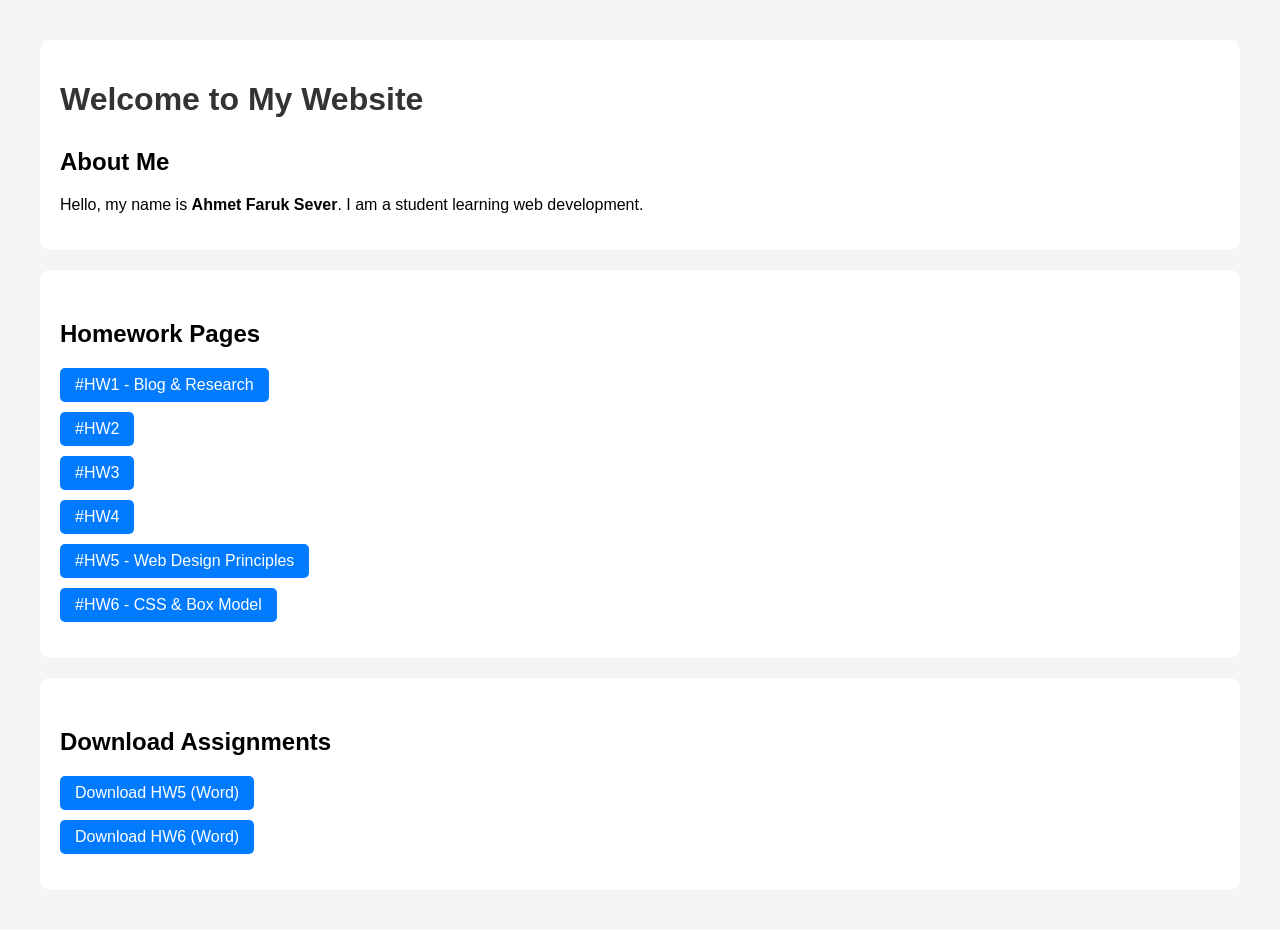
==== index.html @ 24f302ce "Update index.html" ====
<!DOCTYPE html>
<html>
<head>
    <meta charset="UTF-8">
    <title>Ahmet Faruk Sever - Personal Website</title>

    <style>
        body {
            font-family: Arial, sans-serif;
            margin: 40px;
            background-color: #f5f5f5;
        }

        h1 {
            color: #333;
        }

        h2 {
            margin-top: 30px;
        }

        ul {
            list-style-type: none;
            padding: 0;
        }

        li {
            margin: 10px 0;
        }

        a {
            text-decoration: none;
            color: white;
            background-color: #007BFF;
            padding: 8px 15px;
            border-radius: 5px;
            display: inline-block;
        }

        a:hover {
            background-color: #0056b3;
        }

        .section {
            background: white;
            padding: 20px;
            border-radius: 10px;
            margin-bottom: 20px;
        }
    </style>
</head>

<body>

    <div class="section">
        <h1>Welcome to My Website</h1>

        <h2>About Me</h2>
        <p>Hello, my name is <strong>Ahmet Faruk Sever</strong>. I am a student learning web development.</p>
    </div>

    <div class="section">
        <h2>Homework Pages</h2>
        <ul>
            <li><a href="hw1.html">#HW1 - Blog & Research</a></li>
            <li><a href="hw2.html">#HW2</a></li>
            <li><a href="hw3.html">#HW3</a></li>
            <li><a href="hw4.html">#HW4</a></li>
            <li><a href="hw5.html">#HW5 - Web Design Principles</a></li>
            <li><a href="hw6.html">#HW6 - CSS & Box Model</a></li>
        </ul>
    </div>

    <div class="section">
        <h2>Download Assignments</h2>
        <ul>
            <li><a href="hw5.docx" download>Download HW5 (Word)</a></li>
            <li><a href="hw6.docx" download>Download HW6 (Word)</a></li>
        </ul>
    </div>

</body>
</html>
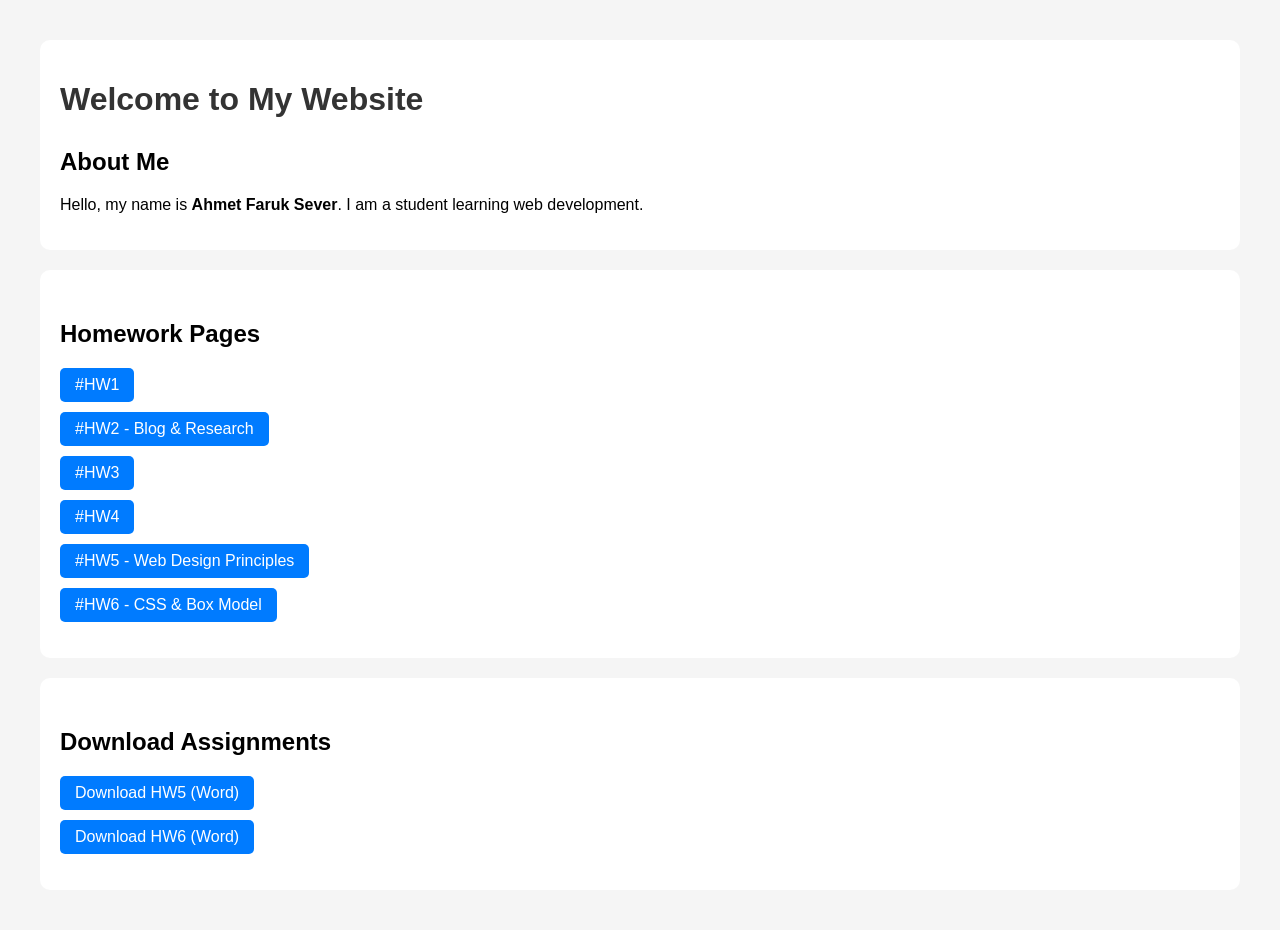
==== commit 0ead3b38: "Update index.html" ====
--- a/index.html
+++ b/index.html
@@ -62,8 +62,8 @@
     <div class="section">
         <h2>Homework Pages</h2>
         <ul>
-            <li><a href="hw1.html">#HW1 - Blog & Research</a></li>
-            <li><a href="hw2.html">#HW2</a></li>
+            <li><a href="hw1.html">#HW1</a></li>
+            <li><a href="hw2.html">#HW2 - Blog & Research</a></li>
             <li><a href="hw3.html">#HW3</a></li>
             <li><a href="hw4.html">#HW4</a></li>
             <li><a href="hw5.html">#HW5 - Web Design Principles</a></li>
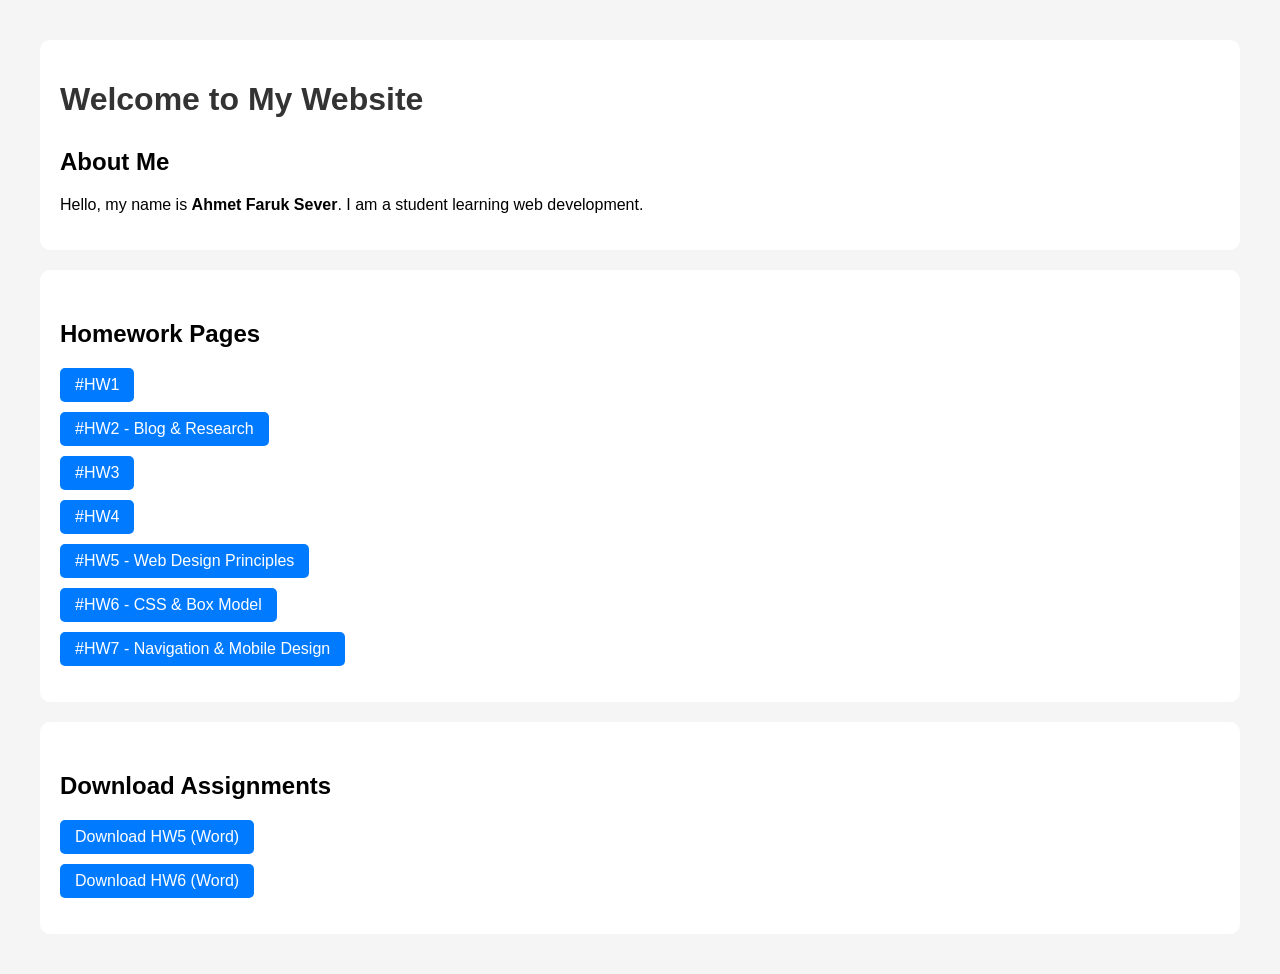
==== commit f5801319: "Update index.html" ====
--- a/index.html
+++ b/index.html
@@ -68,6 +68,7 @@
             <li><a href="hw4.html">#HW4</a></li>
             <li><a href="hw5.html">#HW5 - Web Design Principles</a></li>
             <li><a href="hw6.html">#HW6 - CSS & Box Model</a></li>
+            <li><a href="hw6.html">#HW7 - Navigation & Mobile Design</a></li>
         </ul>
     </div>
 
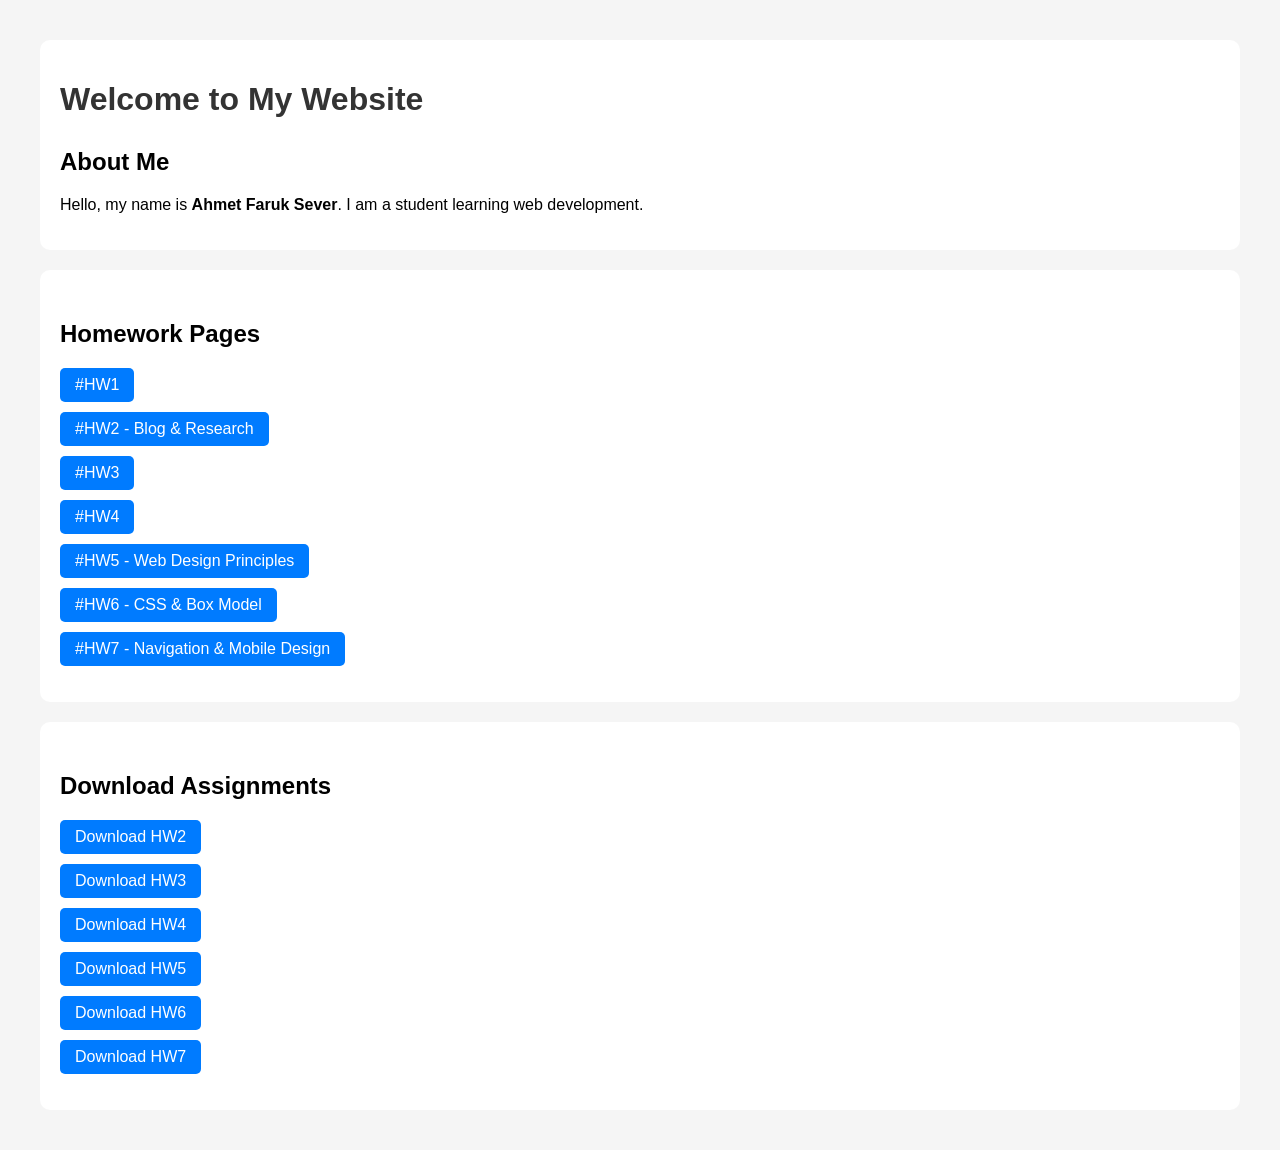
==== commit b86b21c9: "Update index.html" ====
--- a/index.html
+++ b/index.html
@@ -68,15 +68,19 @@
             <li><a href="hw4.html">#HW4</a></li>
             <li><a href="hw5.html">#HW5 - Web Design Principles</a></li>
             <li><a href="hw6.html">#HW6 - CSS & Box Model</a></li>
-            <li><a href="hw6.html">#HW7 - Navigation & Mobile Design</a></li>
+            <li><a href="hw7.html">#HW7 - Navigation & Mobile Design</a></li>
         </ul>
     </div>
 
     <div class="section">
         <h2>Download Assignments</h2>
         <ul>
-            <li><a href="hw5.docx" download>Download HW5 (Word)</a></li>
-            <li><a href="hw6.docx" download>Download HW6 (Word)</a></li>
+            <li><a href="hw2.docx" download>Download HW2</a></li>
+    <li><a href="hw3.docx" download>Download HW3</a></li>
+    <li><a href="hw4.docx" download>Download HW4</a></li>
+    <li><a href="hw5.docx" download>Download HW5</a></li>
+    <li><a href="hw6.docx" download>Download HW6</a></li>
+    <li><a href="hw7.docx" download>Download HW7</a></li>
         </ul>
     </div>
 
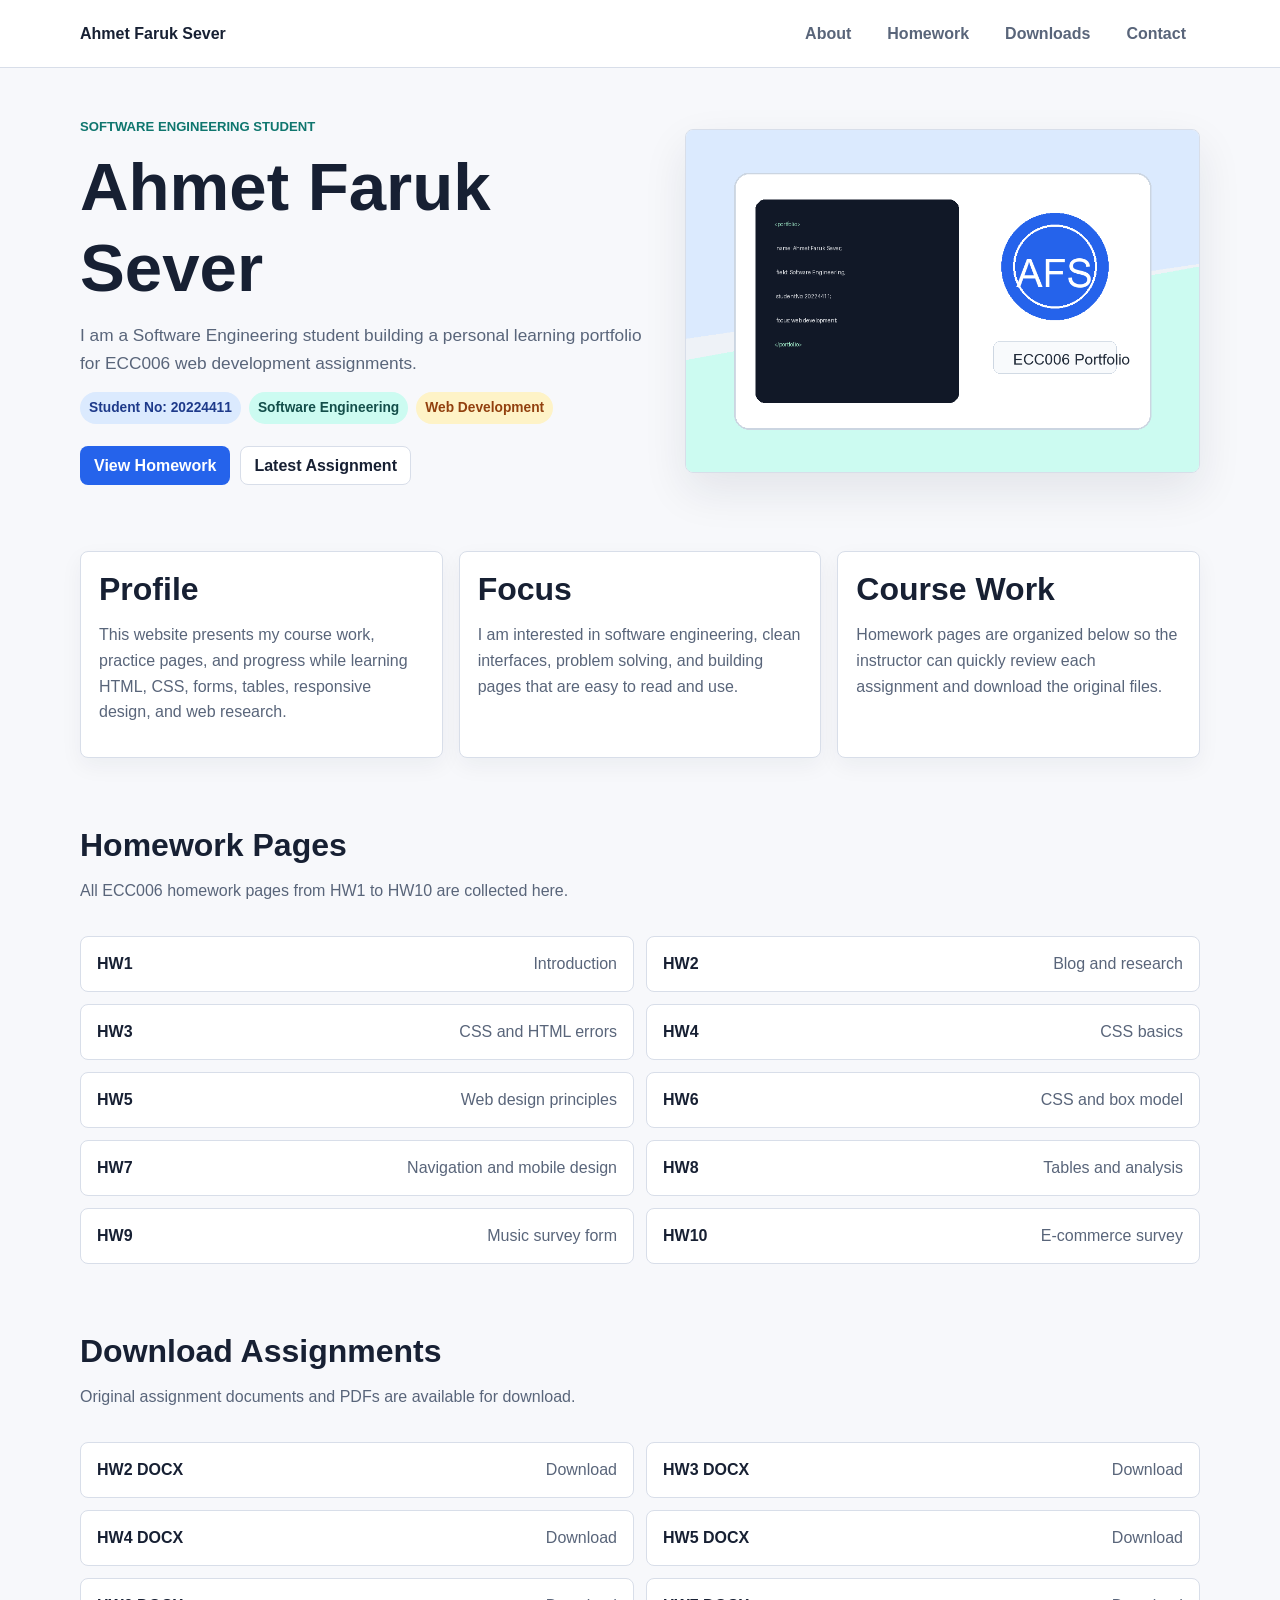
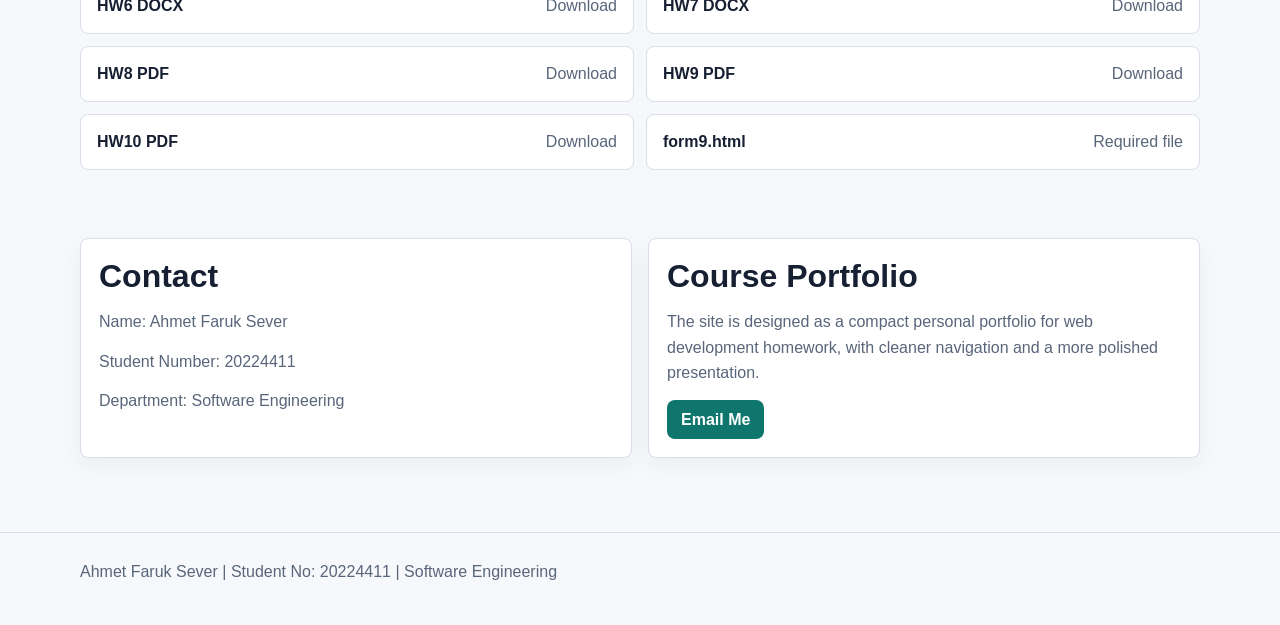
==== commit 2a0a8d2c: "Update personal website and add HW8-HW10" ====
--- a/index.html
+++ b/index.html
@@ -1,88 +1,125 @@
 <!DOCTYPE html>
-<html>
+<html lang="en">
 <head>
     <meta charset="UTF-8">
+    <meta name="viewport" content="width=device-width, initial-scale=1.0">
     <title>Ahmet Faruk Sever - Personal Website</title>
+    <link rel="stylesheet" href="styles.css">
+</head>
+<body>
+    <header class="site-header">
+        <nav class="nav">
+            <a class="brand" href="index.html">Ahmet Faruk Sever</a>
+            <div class="nav-links">
+                <a href="#about">About</a>
+                <a href="#homeworks">Homework</a>
+                <a href="#downloads">Downloads</a>
+                <a href="#contact">Contact</a>
+            </div>
+        </nav>
+    </header>
 
-    <style>
-        body {
-            font-family: Arial, sans-serif;
-            margin: 40px;
-            background-color: #f5f5f5;
-        }
+    <main class="page">
+        <section class="hero" id="about">
+            <div>
+                <p class="eyebrow">Software Engineering Student</p>
+                <h1>Ahmet Faruk Sever</h1>
+                <p class="lead">I am a Software Engineering student building a personal learning portfolio for ECC006 web development assignments.</p>
+                <div class="tag-row">
+                    <span class="tag">Student No: 20224411</span>
+                    <span class="tag teal">Software Engineering</span>
+                    <span class="tag amber">Web Development</span>
+                </div>
+                <div class="hero-actions">
+                    <a class="button" href="#homeworks">View Homework</a>
+                    <a class="button secondary" href="hw10.html">Latest Assignment</a>
+                </div>
+            </div>
+            <img class="hero-visual" src="assets/profile-visual.png" alt="Personal portfolio visual for Ahmet Faruk Sever">
+        </section>
 
-        h1 {
-            color: #333;
-        }
+        <section class="section">
+            <div class="grid">
+                <article class="card">
+                    <h2>Profile</h2>
+                    <p>This website presents my course work, practice pages, and progress while learning HTML, CSS, forms, tables, responsive design, and web research.</p>
+                </article>
+                <article class="card">
+                    <h2>Focus</h2>
+                    <p>I am interested in software engineering, clean interfaces, problem solving, and building pages that are easy to read and use.</p>
+                </article>
+                <article class="card">
+                    <h2>Course Work</h2>
+                    <p>Homework pages are organized below so the instructor can quickly review each assignment and download the original files.</p>
+                </article>
+            </div>
+        </section>
 
-        h2 {
-            margin-top: 30px;
-        }
+        <section class="section" id="homeworks">
+            <div class="section-heading">
+                <div>
+                    <h2>Homework Pages</h2>
+                    <p>All ECC006 homework pages from HW1 to HW10 are collected here.</p>
+                </div>
+            </div>
 
-        ul {
-            list-style-type: none;
-            padding: 0;
-        }
+            <ul class="assignment-list">
+                <li><a href="hw1.html">HW1 <span>Introduction</span></a></li>
+                <li><a href="hw2.html">HW2 <span>Blog and research</span></a></li>
+                <li><a href="hw3.html">HW3 <span>CSS and HTML errors</span></a></li>
+                <li><a href="hw4.html">HW4 <span>CSS basics</span></a></li>
+                <li><a href="hw5.html">HW5 <span>Web design principles</span></a></li>
+                <li><a href="hw6.html">HW6 <span>CSS and box model</span></a></li>
+                <li><a href="hw7.html">HW7 <span>Navigation and mobile design</span></a></li>
+                <li><a href="hw8.html">HW8 <span>Tables and analysis</span></a></li>
+                <li><a href="hw9.html">HW9 <span>Music survey form</span></a></li>
+                <li><a href="hw10.html">HW10 <span>E-commerce survey</span></a></li>
+            </ul>
+        </section>
 
-        li {
-            margin: 10px 0;
-        }
+        <section class="section" id="downloads">
+            <div class="section-heading">
+                <div>
+                    <h2>Download Assignments</h2>
+                    <p>Original assignment documents and PDFs are available for download.</p>
+                </div>
+            </div>
 
-        a {
-            text-decoration: none;
-            color: white;
-            background-color: #007BFF;
-            padding: 8px 15px;
-            border-radius: 5px;
-            display: inline-block;
-        }
+            <ul class="assignment-list">
+                <li><a href="hw2.docx" download>HW2 DOCX <span>Download</span></a></li>
+                <li><a href="hw3.docx" download>HW3 DOCX <span>Download</span></a></li>
+                <li><a href="hw4.docx" download>HW4 DOCX <span>Download</span></a></li>
+                <li><a href="hw5.docx" download>HW5 DOCX <span>Download</span></a></li>
+                <li><a href="hw6.docx" download>HW6 DOCX <span>Download</span></a></li>
+                <li><a href="hw7.docx" download>HW7 DOCX <span>Download</span></a></li>
+                <li><a href="hw8.pdf" download>HW8 PDF <span>Download</span></a></li>
+                <li><a href="hw9.pdf" download>HW9 PDF <span>Download</span></a></li>
+                <li><a href="hw10.pdf" download>HW10 PDF <span>Download</span></a></li>
+                <li><a href="form9.html">form9.html <span>Required file</span></a></li>
+            </ul>
+        </section>
 
-        a:hover {
-            background-color: #0056b3;
-        }
+        <section class="section" id="contact">
+            <div class="grid two">
+                <article class="card">
+                    <h2>Contact</h2>
+                    <p>Name: Ahmet Faruk Sever</p>
+                    <p>Student Number: 20224411</p>
+                    <p>Department: Software Engineering</p>
+                </article>
+                <article class="card">
+                    <h2>Course Portfolio</h2>
+                    <p>The site is designed as a compact personal portfolio for web development homework, with cleaner navigation and a more polished presentation.</p>
+                    <a class="button teal" href="mailto:ahmet.faruk.sever@example.com">Email Me</a>
+                </article>
+            </div>
+        </section>
+    </main>
 
-        .section {
-            background: white;
-            padding: 20px;
-            border-radius: 10px;
-            margin-bottom: 20px;
-        }
-    </style>
-</head>
-
-<body>
-
-    <div class="section">
-        <h1>Welcome to My Website</h1>
-
-        <h2>About Me</h2>
-        <p>Hello, my name is <strong>Ahmet Faruk Sever</strong>. I am a student learning web development.</p>
-    </div>
-
-    <div class="section">
-        <h2>Homework Pages</h2>
-        <ul>
-            <li><a href="hw1.html">#HW1</a></li>
-            <li><a href="hw2.html">#HW2 - Blog & Research</a></li>
-            <li><a href="hw3.html">#HW3</a></li>
-            <li><a href="hw4.html">#HW4</a></li>
-            <li><a href="hw5.html">#HW5 - Web Design Principles</a></li>
-            <li><a href="hw6.html">#HW6 - CSS & Box Model</a></li>
-            <li><a href="hw7.html">#HW7 - Navigation & Mobile Design</a></li>
-        </ul>
-    </div>
-
-    <div class="section">
-        <h2>Download Assignments</h2>
-        <ul>
-            <li><a href="hw2.docx" download>Download HW2</a></li>
-    <li><a href="hw3.docx" download>Download HW3</a></li>
-    <li><a href="hw4.docx" download>Download HW4</a></li>
-    <li><a href="hw5.docx" download>Download HW5</a></li>
-    <li><a href="hw6.docx" download>Download HW6</a></li>
-    <li><a href="hw7.docx" download>Download HW7</a></li>
-        </ul>
-    </div>
-
+    <footer class="footer">
+        <div class="page">
+            <p>Ahmet Faruk Sever | Student No: 20224411 | Software Engineering</p>
+        </div>
+    </footer>
 </body>
 </html>
--- a/styles.css
+++ b/styles.css
@@ -0,0 +1,458 @@
+* {
+    box-sizing: border-box;
+}
+
+:root {
+    --bg: #f7f8fb;
+    --surface: #ffffff;
+    --ink: #172033;
+    --muted: #59657a;
+    --line: #d8dee9;
+    --blue: #2563eb;
+    --teal: #0f766e;
+    --amber: #f59e0b;
+    --rose: #be123c;
+    --soft-blue: #dbeafe;
+    --soft-teal: #ccfbf1;
+    --shadow: 0 18px 45px rgba(23, 32, 51, 0.09);
+}
+
+html {
+    scroll-behavior: smooth;
+}
+
+body {
+    margin: 0;
+    color: var(--ink);
+    background: var(--bg);
+    font-family: Arial, Helvetica, sans-serif;
+    line-height: 1.6;
+}
+
+a {
+    color: var(--blue);
+}
+
+a:hover {
+    color: var(--teal);
+}
+
+img {
+    max-width: 100%;
+}
+
+.site-header {
+    background: var(--surface);
+    border-bottom: 1px solid var(--line);
+    position: sticky;
+    top: 0;
+    z-index: 10;
+}
+
+.nav {
+    width: min(1120px, calc(100% - 32px));
+    margin: 0 auto;
+    display: flex;
+    align-items: center;
+    justify-content: space-between;
+    gap: 16px;
+    padding: 14px 0;
+}
+
+.brand {
+    color: var(--ink);
+    font-weight: 700;
+    text-decoration: none;
+}
+
+.nav-links {
+    display: flex;
+    align-items: center;
+    gap: 8px;
+    flex-wrap: wrap;
+}
+
+.nav-links a,
+.button {
+    border: 1px solid transparent;
+    border-radius: 8px;
+    padding: 9px 13px;
+    font-weight: 700;
+    text-decoration: none;
+    line-height: 1.2;
+}
+
+.nav-links a {
+    color: var(--muted);
+}
+
+.nav-links a:hover {
+    background: #eef2f7;
+    color: var(--ink);
+}
+
+.button {
+    display: inline-flex;
+    align-items: center;
+    justify-content: center;
+    color: #ffffff;
+    background: var(--blue);
+}
+
+.button.secondary {
+    color: var(--ink);
+    background: #ffffff;
+    border-color: var(--line);
+}
+
+.button.teal {
+    background: var(--teal);
+}
+
+.page {
+    width: min(1120px, calc(100% - 32px));
+    margin: 0 auto;
+}
+
+.hero {
+    display: grid;
+    grid-template-columns: minmax(0, 1.05fr) minmax(300px, 0.95fr);
+    align-items: center;
+    gap: 36px;
+    padding: 48px 0 32px;
+}
+
+.eyebrow {
+    margin: 0 0 10px;
+    color: var(--teal);
+    font-weight: 700;
+    letter-spacing: 0;
+    text-transform: uppercase;
+    font-size: 0.82rem;
+}
+
+h1,
+h2,
+h3 {
+    line-height: 1.2;
+    margin: 0 0 14px;
+}
+
+h1 {
+    font-size: 4.2rem;
+}
+
+h2 {
+    font-size: 2rem;
+}
+
+h3 {
+    font-size: 1.1rem;
+}
+
+p {
+    margin: 0 0 14px;
+}
+
+.lead {
+    color: var(--muted);
+    font-size: 1.08rem;
+    max-width: 62ch;
+}
+
+.hero-actions {
+    display: flex;
+    flex-wrap: wrap;
+    gap: 10px;
+    margin-top: 22px;
+}
+
+.hero-visual {
+    border-radius: 8px;
+    box-shadow: var(--shadow);
+    border: 1px solid var(--line);
+}
+
+.section {
+    padding: 34px 0;
+}
+
+.section-heading {
+    display: flex;
+    align-items: end;
+    justify-content: space-between;
+    gap: 16px;
+    margin-bottom: 18px;
+}
+
+.section-heading p {
+    color: var(--muted);
+    max-width: 58ch;
+}
+
+.grid {
+    display: grid;
+    grid-template-columns: repeat(3, minmax(0, 1fr));
+    gap: 16px;
+}
+
+.grid.two {
+    grid-template-columns: repeat(2, minmax(0, 1fr));
+}
+
+.card {
+    background: var(--surface);
+    border: 1px solid var(--line);
+    border-radius: 8px;
+    padding: 18px;
+    box-shadow: 0 8px 22px rgba(23, 32, 51, 0.05);
+}
+
+.card p {
+    color: var(--muted);
+}
+
+.tag-row {
+    display: flex;
+    flex-wrap: wrap;
+    gap: 8px;
+    margin-top: 12px;
+}
+
+.tag {
+    border-radius: 999px;
+    padding: 5px 9px;
+    background: var(--soft-blue);
+    color: #1e3a8a;
+    font-size: 0.86rem;
+    font-weight: 700;
+}
+
+.tag.teal {
+    background: var(--soft-teal);
+    color: #134e4a;
+}
+
+.tag.amber {
+    background: #fef3c7;
+    color: #92400e;
+}
+
+.assignment-list {
+    display: grid;
+    grid-template-columns: repeat(2, minmax(0, 1fr));
+    gap: 12px;
+    padding: 0;
+    margin: 0;
+    list-style: none;
+}
+
+.assignment-list a {
+    display: flex;
+    align-items: center;
+    justify-content: space-between;
+    gap: 14px;
+    min-height: 56px;
+    padding: 14px 16px;
+    color: var(--ink);
+    background: var(--surface);
+    border: 1px solid var(--line);
+    border-radius: 8px;
+    text-decoration: none;
+    font-weight: 700;
+}
+
+.assignment-list a span {
+    color: var(--muted);
+    font-weight: 400;
+}
+
+.assignment-list a:hover {
+    border-color: var(--blue);
+    box-shadow: 0 8px 20px rgba(37, 99, 235, 0.12);
+}
+
+.footer {
+    margin-top: 40px;
+    padding: 26px 0;
+    color: var(--muted);
+    border-top: 1px solid var(--line);
+}
+
+.home-link {
+    display: inline-flex;
+    margin: 20px 0 0;
+    font-weight: 700;
+    text-decoration: none;
+}
+
+.content-page {
+    padding: 32px 0 52px;
+}
+
+.content-page header {
+    margin-bottom: 24px;
+}
+
+.table-wrap {
+    overflow-x: auto;
+    background: var(--surface);
+    border: 1px solid var(--line);
+    border-radius: 8px;
+}
+
+table {
+    width: 100%;
+    border-collapse: collapse;
+}
+
+th,
+td {
+    padding: 13px 14px;
+    border-bottom: 1px solid var(--line);
+    text-align: left;
+    vertical-align: top;
+}
+
+th {
+    background: #eef2f7;
+}
+
+tr:last-child th,
+tr:last-child td {
+    border-bottom: 0;
+}
+
+caption {
+    padding: 14px;
+    text-align: left;
+    color: var(--muted);
+    font-weight: 700;
+}
+
+.note {
+    padding: 14px 16px;
+    background: #fffbeb;
+    border-left: 4px solid var(--amber);
+    border-radius: 8px;
+}
+
+form {
+    display: grid;
+    gap: 16px;
+}
+
+label {
+    display: block;
+    font-weight: 700;
+    margin-bottom: 6px;
+}
+
+input,
+textarea,
+select {
+    width: 100%;
+    padding: 10px 12px;
+    border: 1px solid #b8c2d2;
+    border-radius: 8px;
+    font: inherit;
+}
+
+textarea {
+    resize: vertical;
+}
+
+fieldset {
+    border: 1px solid var(--line);
+    border-radius: 8px;
+    padding: 14px;
+    background: #ffffff;
+}
+
+legend {
+    padding: 0 8px;
+    font-weight: 700;
+}
+
+.choice {
+    display: flex;
+    align-items: center;
+    gap: 8px;
+    margin: 8px 0;
+    font-weight: 400;
+}
+
+.choice input {
+    width: auto;
+}
+
+.form-actions {
+    display: flex;
+    gap: 10px;
+    flex-wrap: wrap;
+}
+
+button {
+    cursor: pointer;
+    border: 0;
+    border-radius: 8px;
+    padding: 10px 16px;
+    color: #ffffff;
+    background: var(--blue);
+    font: inherit;
+    font-weight: 700;
+}
+
+button[type="reset"] {
+    color: var(--ink);
+    background: #ffffff;
+    border: 1px solid var(--line);
+}
+
+.bar-list {
+    display: grid;
+    gap: 12px;
+}
+
+.bar {
+    background: #e5e7eb;
+    border-radius: 999px;
+    overflow: hidden;
+}
+
+.bar span {
+    display: block;
+    min-width: 40px;
+    padding: 7px 10px;
+    color: #ffffff;
+    background: var(--teal);
+    font-weight: 700;
+    text-align: right;
+}
+
+@media (max-width: 760px) {
+    .nav {
+        align-items: flex-start;
+        flex-direction: column;
+    }
+
+    .hero,
+    .grid,
+    .grid.two,
+    .assignment-list {
+        grid-template-columns: 1fr;
+    }
+
+    .section-heading {
+        align-items: flex-start;
+        flex-direction: column;
+    }
+
+    h1 {
+        font-size: 2.4rem;
+    }
+
+    h2 {
+        font-size: 1.55rem;
+    }
+}
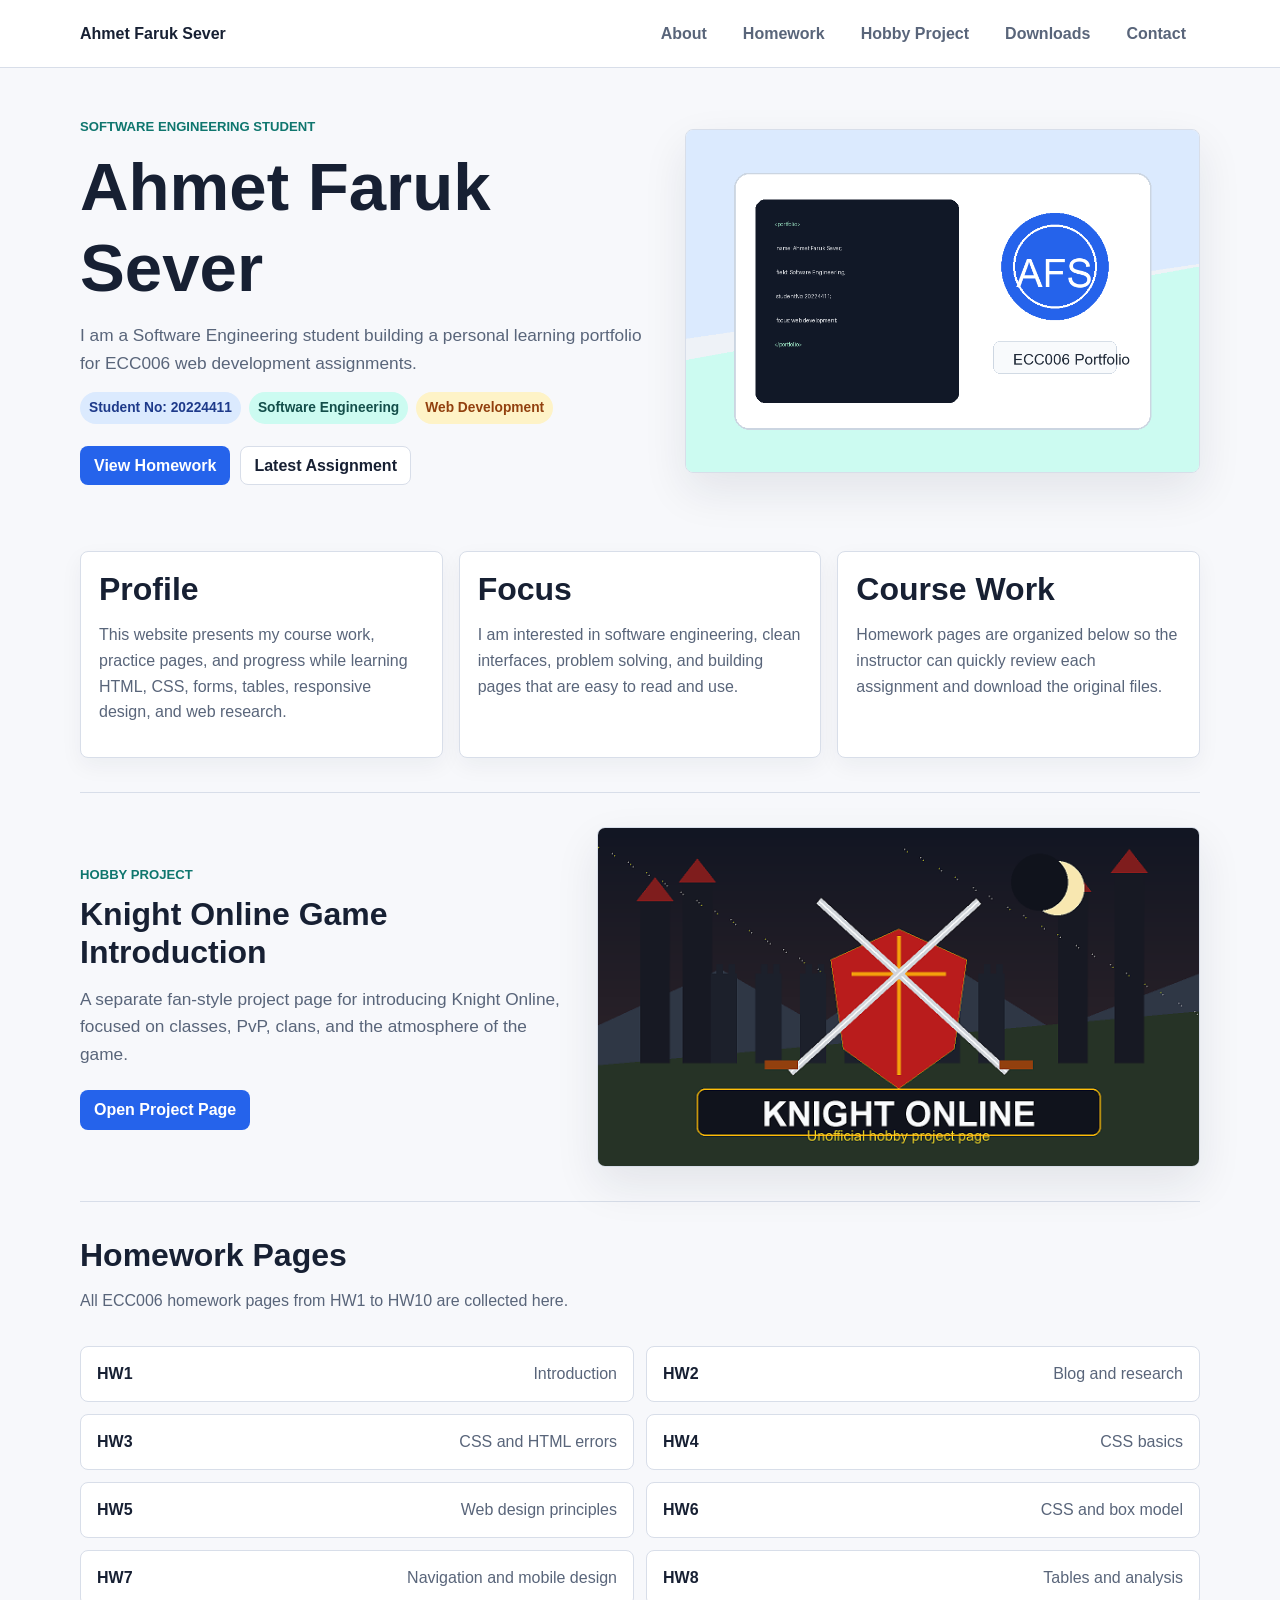
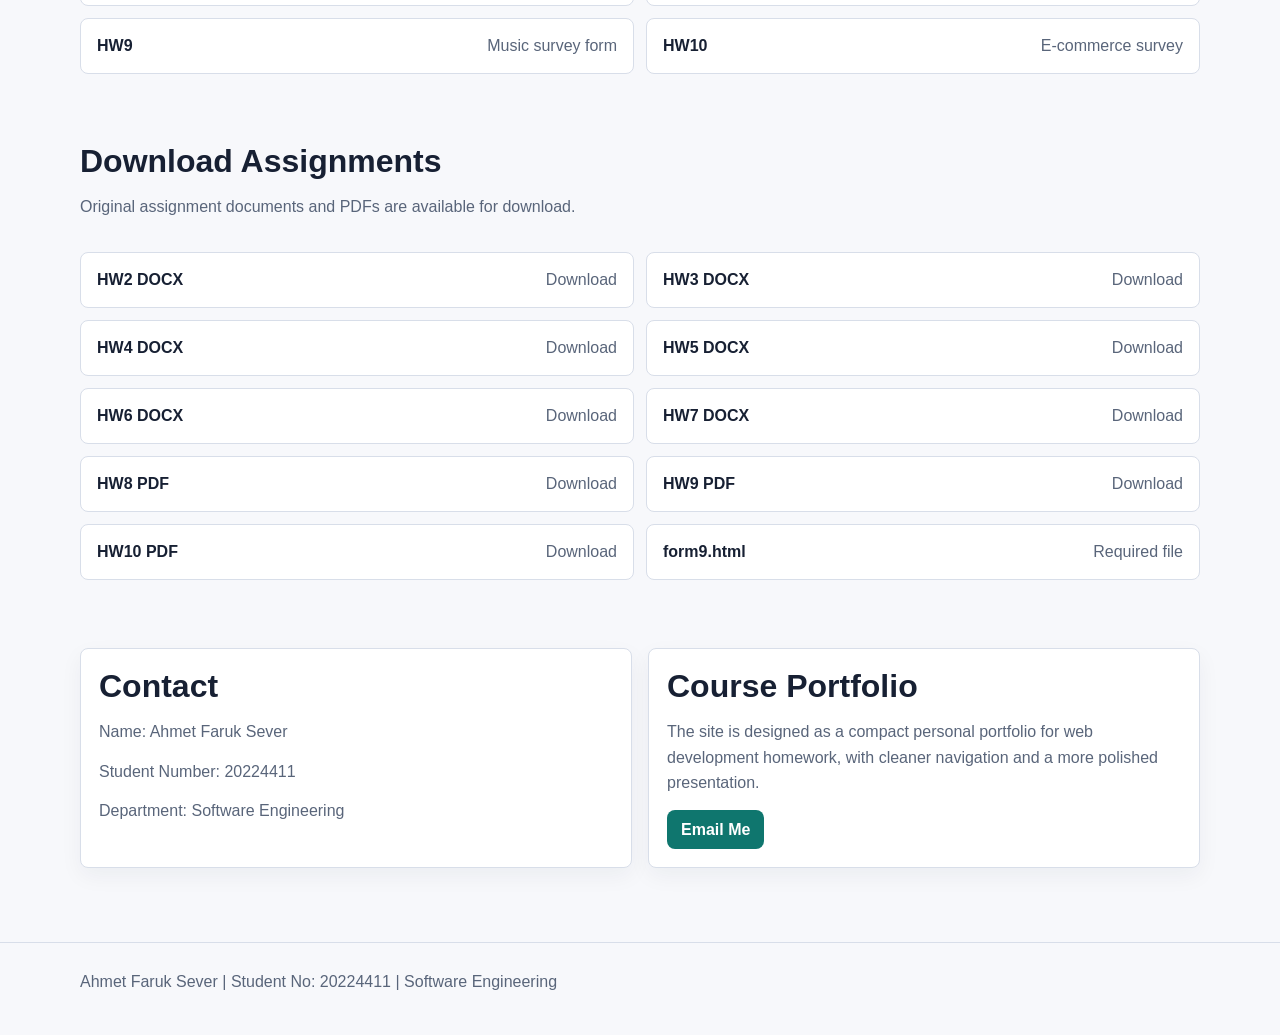
==== commit 92e45bfa: "Add Knight Online hobby project page" ====
--- a/index.html
+++ b/index.html
@@ -13,6 +13,7 @@
             <div class="nav-links">
                 <a href="#about">About</a>
                 <a href="#homeworks">Homework</a>
+                <a href="#hobby">Hobby Project</a>
                 <a href="#downloads">Downloads</a>
                 <a href="#contact">Contact</a>
             </div>
@@ -52,6 +53,20 @@
                     <h2>Course Work</h2>
                     <p>Homework pages are organized below so the instructor can quickly review each assignment and download the original files.</p>
                 </article>
+            </div>
+        </section>
+
+        <section class="section hobby-band" id="hobby">
+            <div class="hobby-preview">
+                <div>
+                    <p class="eyebrow">Hobby Project</p>
+                    <h2>Knight Online Game Introduction</h2>
+                    <p class="lead">A separate fan-style project page for introducing Knight Online, focused on classes, PvP, clans, and the atmosphere of the game.</p>
+                    <div class="hero-actions">
+                        <a class="button" href="knight-online.html">Open Project Page</a>
+                    </div>
+                </div>
+                <img src="assets/knight-online-hero.png" alt="Fantasy game project visual for Knight Online">
             </div>
         </section>
 
--- a/styles.css
+++ b/styles.css
@@ -173,6 +173,25 @@
     border: 1px solid var(--line);
 }
 
+.hobby-band {
+    border-top: 1px solid var(--line);
+    border-bottom: 1px solid var(--line);
+}
+
+.hobby-preview {
+    display: grid;
+    grid-template-columns: minmax(0, 0.9fr) minmax(320px, 1.1fr);
+    align-items: center;
+    gap: 24px;
+}
+
+.hobby-preview img {
+    display: block;
+    border-radius: 8px;
+    border: 1px solid var(--line);
+    box-shadow: var(--shadow);
+}
+
 .section {
     padding: 34px 0;
 }
@@ -430,6 +449,122 @@
     text-align: right;
 }
 
+.game-page {
+    background: #11131b;
+    color: #f8fafc;
+}
+
+.game-header {
+    background: rgba(17, 19, 27, 0.96);
+    border-bottom-color: #3d4455;
+}
+
+.game-header .brand,
+.game-header .nav-links a {
+    color: #f8fafc;
+}
+
+.game-header .nav-links a:hover {
+    background: #2b3140;
+}
+
+.game-hero {
+    min-height: 620px;
+    position: relative;
+    display: grid;
+    align-items: end;
+    overflow: hidden;
+    border-bottom: 1px solid #3d4455;
+}
+
+.game-hero img {
+    position: absolute;
+    inset: 0;
+    width: 100%;
+    height: 100%;
+    object-fit: cover;
+}
+
+.game-hero::after {
+    content: "";
+    position: absolute;
+    inset: 0;
+    background: linear-gradient(90deg, rgba(17, 19, 27, 0.94), rgba(17, 19, 27, 0.48), rgba(17, 19, 27, 0.2));
+}
+
+.game-hero-text {
+    position: relative;
+    z-index: 1;
+    width: min(1120px, calc(100% - 32px));
+    margin: 0 auto;
+    padding: 80px 0;
+}
+
+.game-hero-text h1 {
+    color: #ffffff;
+}
+
+.game-page .lead,
+.game-page .section-heading p,
+.game-page .card p {
+    color: #cbd5e1;
+}
+
+.game-page .card,
+.game-card {
+    background: #191f2b;
+    border-color: #394152;
+    box-shadow: none;
+}
+
+.game-page .table-wrap {
+    background: #191f2b;
+    border-color: #394152;
+}
+
+.game-page th {
+    color: #ffffff;
+    background: #7f1d1d;
+}
+
+.game-page td {
+    color: #dbe4f0;
+    border-bottom-color: #394152;
+}
+
+.feature-strip {
+    display: grid;
+    grid-template-columns: repeat(4, minmax(0, 1fr));
+    gap: 12px;
+}
+
+.feature-strip div {
+    min-height: 120px;
+    padding: 18px;
+    border: 1px solid #394152;
+    border-radius: 8px;
+    background: #191f2b;
+}
+
+.feature-strip strong,
+.feature-strip span {
+    display: block;
+}
+
+.feature-strip strong {
+    margin-bottom: 8px;
+    color: #fbbf24;
+}
+
+.feature-strip span {
+    color: #cbd5e1;
+}
+
+.game-footer {
+    color: #cbd5e1;
+    border-top-color: #394152;
+}
+
 @media (max-width: 760px) {
     .nav {
         align-items: flex-start;
@@ -437,10 +572,20 @@
     }
 
     .hero,
+    .hobby-preview,
     .grid,
     .grid.two,
-    .assignment-list {
+    .assignment-list,
+    .feature-strip {
         grid-template-columns: 1fr;
+    }
+
+    .game-hero {
+        min-height: 560px;
+    }
+
+    .game-hero::after {
+        background: rgba(17, 19, 27, 0.74);
     }
 
     .section-heading {
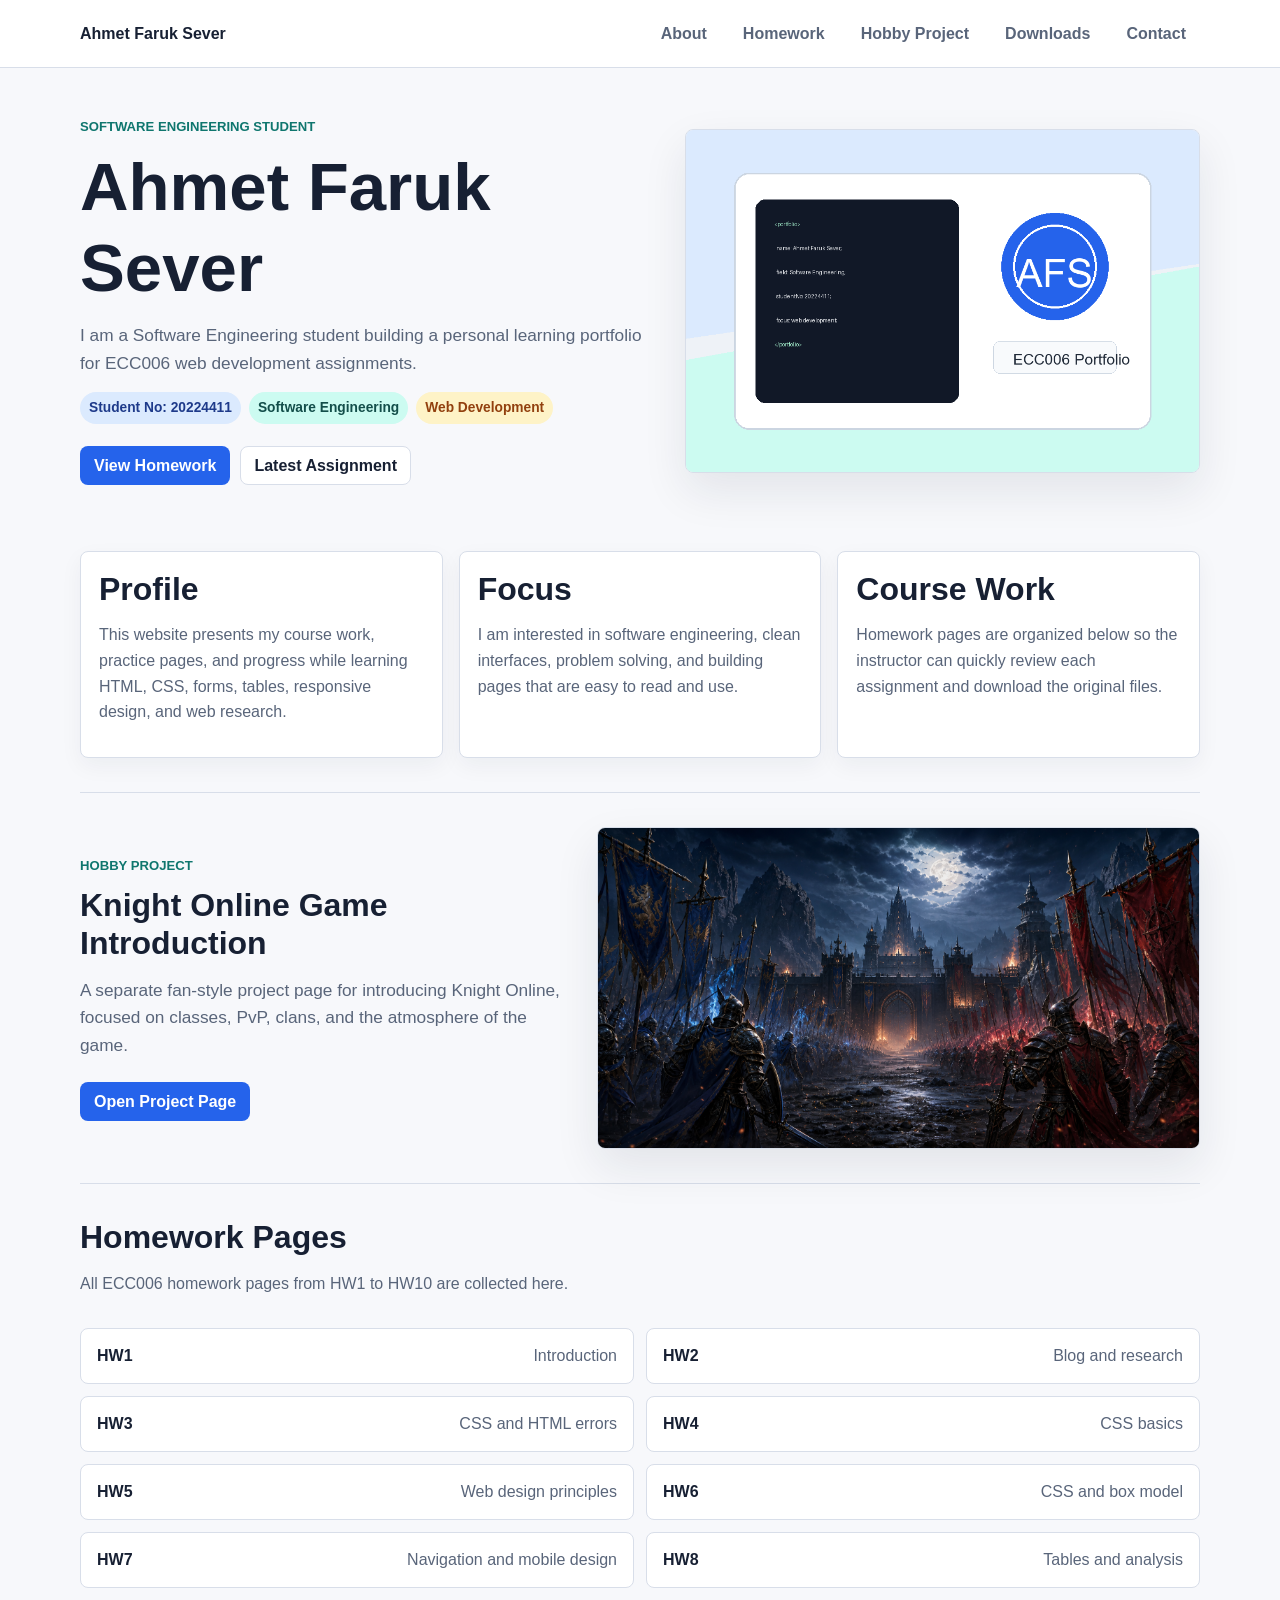
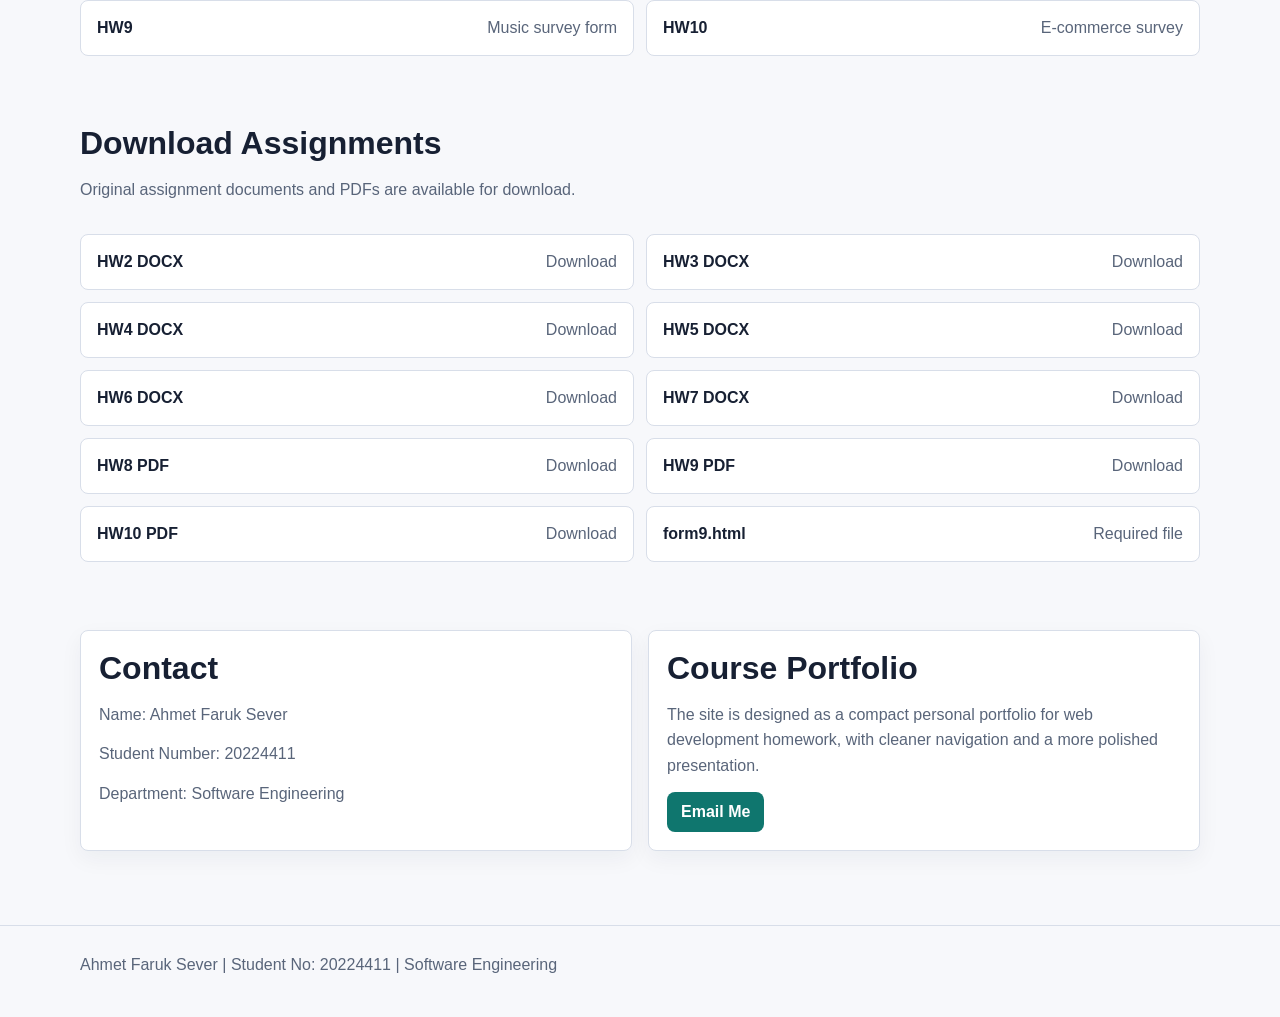
==== commit 8f18cb4d: "Bust Knight Online page cache" ====
--- a/index.html
+++ b/index.html
@@ -66,7 +66,7 @@
                         <a class="button" href="knight-online.html">Open Project Page</a>
                     </div>
                 </div>
-                <img src="assets/knight-online-hero.png" alt="Fantasy game project visual for Knight Online">
+                <img src="assets/knight-online-battle-v2.png" alt="Fantasy game project visual for Knight Online">
             </div>
         </section>
 
--- a/styles.css
+++ b/styles.css
@@ -469,12 +469,13 @@
 }
 
 .game-hero {
-    min-height: 620px;
+    min-height: 680px;
     position: relative;
     display: grid;
-    align-items: end;
+    align-items: center;
     overflow: hidden;
     border-bottom: 1px solid #3d4455;
+    text-align: center;
 }
 
 .game-hero img {
@@ -489,19 +490,35 @@
     content: "";
     position: absolute;
     inset: 0;
-    background: linear-gradient(90deg, rgba(17, 19, 27, 0.94), rgba(17, 19, 27, 0.48), rgba(17, 19, 27, 0.2));
+    background:
+        radial-gradient(circle at center, rgba(15, 23, 42, 0.25), rgba(15, 23, 42, 0.8) 58%, rgba(5, 9, 18, 0.96)),
+        linear-gradient(180deg, rgba(17, 19, 27, 0.18), rgba(17, 19, 27, 0.86));
 }
 
 .game-hero-text {
     position: relative;
     z-index: 1;
-    width: min(1120px, calc(100% - 32px));
+    width: min(900px, calc(100% - 32px));
     margin: 0 auto;
-    padding: 80px 0;
+    padding: 96px 0;
 }
 
 .game-hero-text h1 {
     color: #ffffff;
+    font-size: 4.6rem;
+    text-shadow: 0 8px 32px rgba(0, 0, 0, 0.65);
+}
+
+.game-hero-text .lead {
+    margin-left: auto;
+    margin-right: auto;
+    color: #e2e8f0;
+    font-size: 1.14rem;
+}
+
+.centered-actions,
+.centered-tags {
+    justify-content: center;
 }
 
 .game-page .lead,
@@ -517,6 +534,151 @@
     box-shadow: none;
 }
 
+.game-summary {
+    background: #0f1626;
+    border-bottom: 1px solid #394152;
+}
+
+.summary-grid {
+    display: grid;
+    grid-template-columns: repeat(4, minmax(0, 1fr));
+    gap: 1px;
+    background: #394152;
+}
+
+.summary-grid div {
+    padding: 18px;
+    text-align: center;
+    background: #151c2d;
+}
+
+.summary-grid strong,
+.summary-grid span {
+    display: block;
+}
+
+.summary-grid strong {
+    margin-bottom: 4px;
+    color: #fbbf24;
+    font-size: 0.9rem;
+    text-transform: uppercase;
+}
+
+.summary-grid span {
+    color: #f8fafc;
+    font-weight: 700;
+}
+
+.centered-heading {
+    justify-content: center;
+    text-align: center;
+}
+
+.centered-heading p {
+    margin-left: auto;
+    margin-right: auto;
+}
+
+.game-intro {
+    padding-top: 50px;
+}
+
+.story-panel {
+    display: grid;
+    grid-template-columns: repeat(2, minmax(0, 1fr));
+    gap: 16px;
+}
+
+.story-panel div,
+.class-card,
+.nation-card,
+.project-card {
+    border-radius: 8px;
+    border: 1px solid #394152;
+    background: #191f2b;
+    box-shadow: 0 18px 44px rgba(0, 0, 0, 0.18);
+}
+
+.story-panel div {
+    padding: 24px;
+}
+
+.story-panel p {
+    color: #cbd5e1;
+}
+
+.nation-grid {
+    display: grid;
+    grid-template-columns: repeat(2, minmax(0, 1fr));
+    gap: 16px;
+}
+
+.nation-card {
+    min-height: 260px;
+    padding: 28px;
+    display: flex;
+    flex-direction: column;
+    justify-content: flex-end;
+    overflow: hidden;
+    position: relative;
+}
+
+.nation-card::before {
+    content: "";
+    position: absolute;
+    inset: 0;
+    opacity: 0.25;
+}
+
+.nation-card > * {
+    position: relative;
+}
+
+.nation-card span {
+    color: #fbbf24;
+    font-weight: 700;
+    text-transform: uppercase;
+}
+
+.nation-card p {
+    color: #dbe4f0;
+}
+
+.elmorad::before {
+    background: linear-gradient(135deg, #2563eb, transparent 65%);
+}
+
+.karus::before {
+    background: linear-gradient(135deg, #b91c1c, transparent 65%);
+}
+
+.class-grid {
+    display: grid;
+    grid-template-columns: repeat(4, minmax(0, 1fr));
+    gap: 16px;
+}
+
+.class-card {
+    padding: 22px;
+}
+
+.class-card span {
+    display: inline-flex;
+    width: 40px;
+    height: 40px;
+    align-items: center;
+    justify-content: center;
+    margin-bottom: 18px;
+    color: #111827;
+    background: #fbbf24;
+    border-radius: 999px;
+    font-weight: 800;
+}
+
+.class-card p {
+    color: #cbd5e1;
+}
+
 .game-page .table-wrap {
     background: #191f2b;
     border-color: #394152;
@@ -538,8 +700,12 @@
     gap: 12px;
 }
 
+.feature-strip.detailed {
+    grid-template-columns: repeat(3, minmax(0, 1fr));
+}
+
 .feature-strip div {
-    min-height: 120px;
+    min-height: 150px;
     padding: 18px;
     border: 1px solid #394152;
     border-radius: 8px;
@@ -558,6 +724,59 @@
 
 .feature-strip span {
     color: #cbd5e1;
+}
+
+.roadmap {
+    display: grid;
+    gap: 12px;
+    margin: 0;
+    padding: 0;
+    list-style: none;
+    counter-reset: roadmap;
+}
+
+.roadmap li {
+    counter-increment: roadmap;
+    display: grid;
+    grid-template-columns: 54px minmax(0, 0.34fr) minmax(0, 1fr);
+    align-items: center;
+    gap: 16px;
+    padding: 18px;
+    border: 1px solid #394152;
+    border-radius: 8px;
+    background: #191f2b;
+}
+
+.roadmap li::before {
+    content: counter(roadmap);
+    display: inline-flex;
+    width: 42px;
+    height: 42px;
+    align-items: center;
+    justify-content: center;
+    color: #111827;
+    background: #fbbf24;
+    border-radius: 999px;
+    font-weight: 800;
+}
+
+.roadmap strong {
+    color: #f8fafc;
+}
+
+.roadmap span {
+    color: #cbd5e1;
+}
+
+.project-card {
+    padding: 28px;
+    text-align: center;
+}
+
+.project-card p {
+    max-width: 74ch;
+    margin-left: auto;
+    margin-right: auto;
 }
 
 .game-footer {
@@ -575,8 +794,13 @@
     .hobby-preview,
     .grid,
     .grid.two,
+    .summary-grid,
+    .story-panel,
+    .nation-grid,
+    .class-grid,
     .assignment-list,
-    .feature-strip {
+    .feature-strip,
+    .feature-strip.detailed {
         grid-template-columns: 1fr;
     }
 
@@ -586,6 +810,18 @@
 
     .game-hero::after {
         background: rgba(17, 19, 27, 0.74);
+    }
+
+    .game-hero-text h1 {
+        font-size: 2.7rem;
+    }
+
+    .roadmap li {
+        grid-template-columns: 46px minmax(0, 1fr);
+    }
+
+    .roadmap span {
+        grid-column: 2;
     }
 
     .section-heading {
